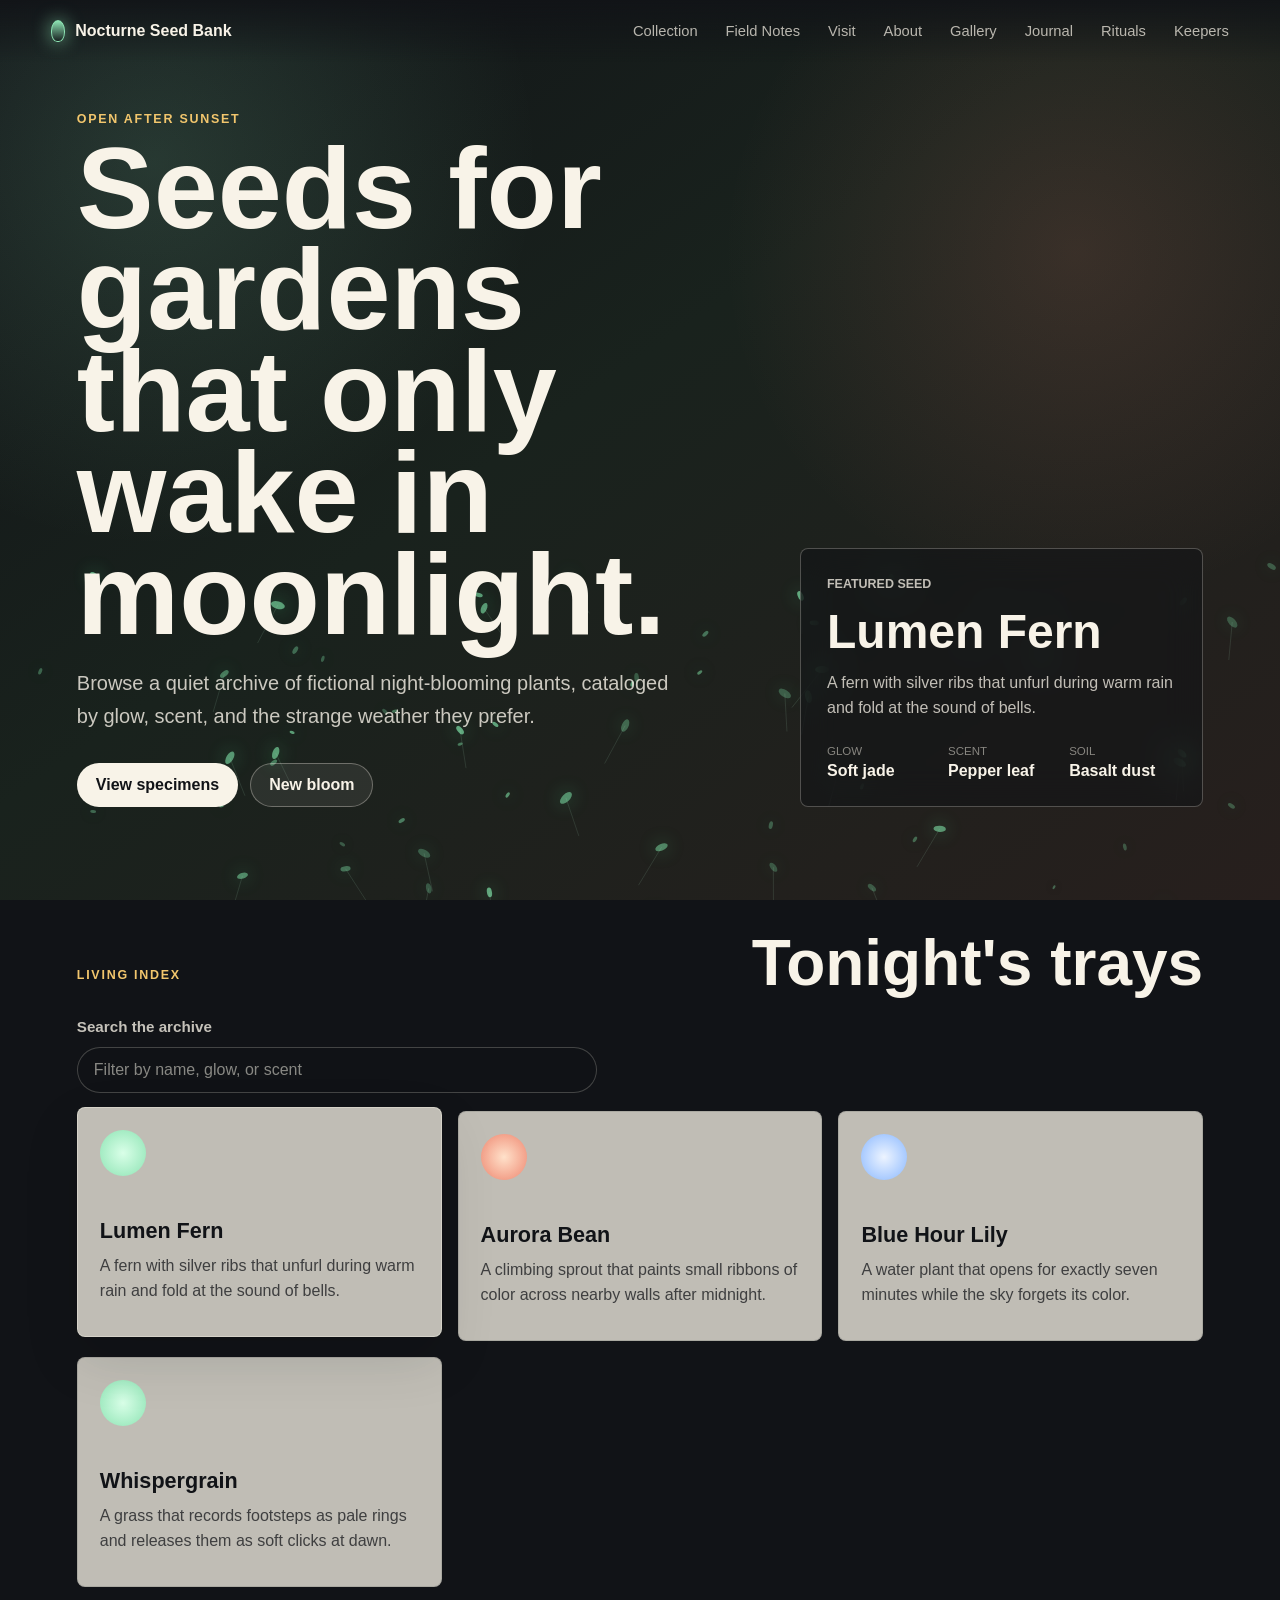
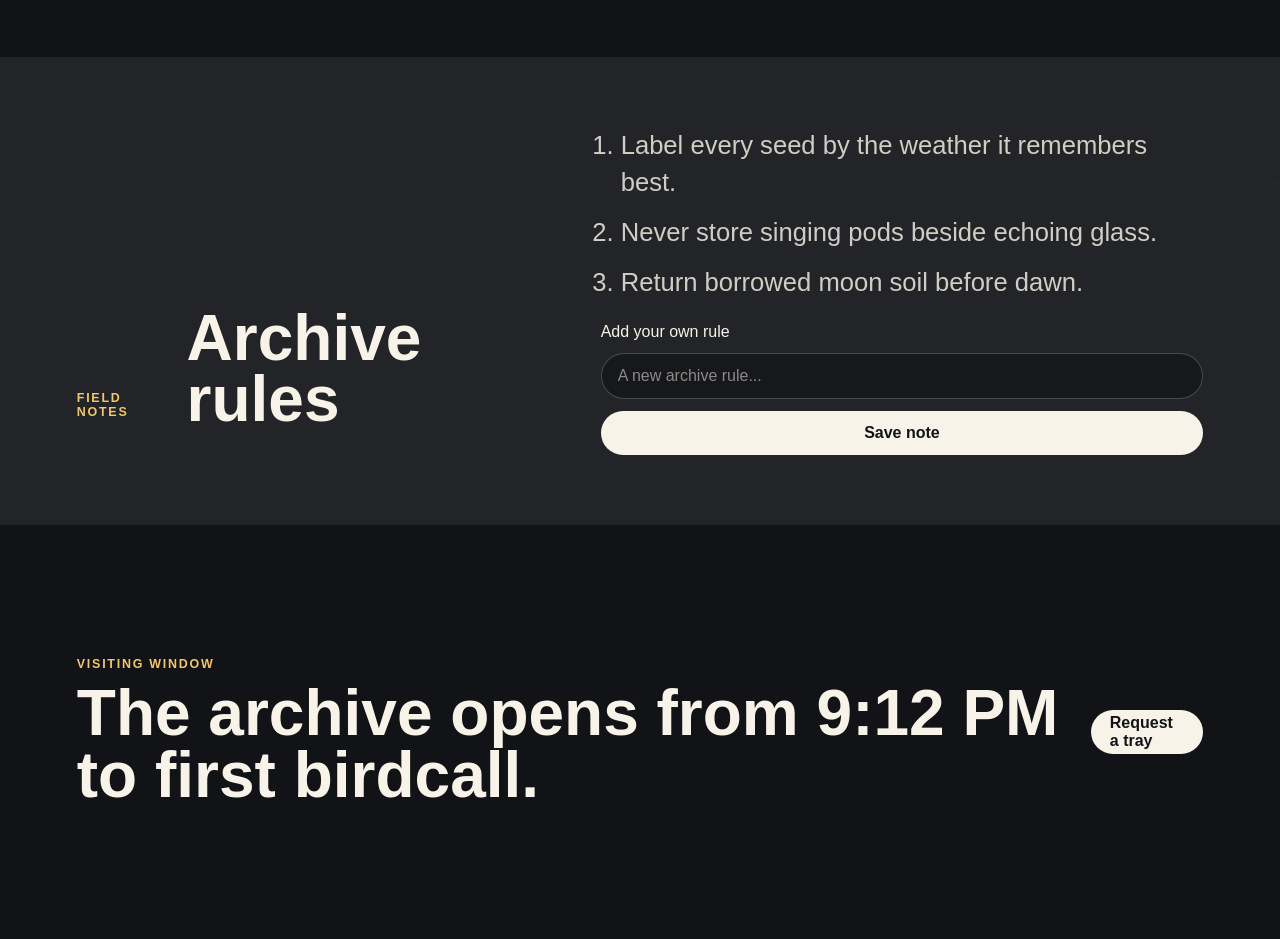
==== index.html @ 16e4c2e8 "second commit" ====
<!DOCTYPE html>
<html lang="en">
<head>
  <meta charset="UTF-8">
  <meta name="viewport" content="width=device-width, initial-scale=1.0">
  <title>Nocturne Seed Bank</title>
  <link rel="stylesheet" href="styles.css">
</head>
<body>
  <canvas id="seed-canvas" aria-hidden="true"></canvas>

  <header class="site-header">
    <a class="brand" href="#" aria-label="Nocturne Seed Bank home">
      <span class="brand-mark"></span>
      Nocturne Seed Bank
    </a>
    <nav aria-label="Primary navigation">
      <a href="#collection">Collection</a>
      <a href="#field-notes">Field Notes</a>
      <a href="#visit">Visit</a>
      <a href="about.html">About</a>
      <a href="gallery.html">Gallery</a>
      <a href="journal.html">Journal</a>
      <a href="rituals.html">Rituals</a>
      <a href="keepers.html">Keepers</a>
    </nav>
  </header>

  <main>
    <section class="hero" aria-labelledby="hero-title">
      <div class="hero-copy">
        <p class="eyebrow">Open after sunset</p>
        <h1 id="hero-title">Seeds for gardens that only wake in moonlight.</h1>
        <p class="lede">
          Browse a quiet archive of fictional night-blooming plants, cataloged by glow,
          scent, and the strange weather they prefer.
        </p>
        <div class="hero-actions">
          <a class="button primary" href="#collection">View specimens</a>
          <button class="button ghost" id="shuffle-button" type="button">New bloom</button>
        </div>
      </div>

      <aside class="specimen-panel" aria-label="Featured specimen">
        <p class="panel-label">Featured seed</p>
        <h2 id="featured-name">Lumen Fern</h2>
        <p id="featured-description">
          A fern with silver ribs that unfurl during warm rain and fold at the sound of bells.
        </p>
        <dl>
          <div>
            <dt>Glow</dt>
            <dd id="featured-glow">Soft jade</dd>
          </div>
          <div>
            <dt>Scent</dt>
            <dd id="featured-scent">Pepper leaf</dd>
          </div>
          <div>
            <dt>Soil</dt>
            <dd id="featured-soil">Basalt dust</dd>
          </div>
        </dl>
      </aside>
    </section>

    <section class="collection" id="collection" aria-labelledby="collection-title">
      <div class="section-heading">
        <p class="eyebrow">Living index</p>
        <h2 id="collection-title">Tonight's trays</h2>
      </div>
      <div class="collection-tools">
        <label for="search-input">Search the archive</label>
        <input id="search-input" class="search-input" type="search" placeholder="Filter by name, glow, or scent">
        <p class="no-results" id="no-results" hidden>No matching specimens found.</p>
      </div>
      <div class="seed-grid" id="seed-grid"></div>
    </section>

    <section class="notes" id="field-notes" aria-labelledby="notes-title">
      <div class="section-heading">
        <p class="eyebrow">Field notes</p>
        <h2 id="notes-title">Archive rules</h2>
      </div>
      <div class="notes-content">
        <ol id="notes-list">
          <li>Label every seed by the weather it remembers best.</li>
          <li>Never store singing pods beside echoing glass.</li>
          <li>Return borrowed moon soil before dawn.</li>
        </ol>
        <form id="notes-form" class="notes-form">
          <label for="note-input">Add your own rule</label>
          <div class="notes-form-row">
            <input id="note-input" type="text" placeholder="A new archive rule..." required>
            <button class="button primary" type="submit">Save note</button>
          </div>
        </form>
      </div>
    </section>

    <section class="visit" id="visit" aria-labelledby="visit-title">
      <div>
        <p class="eyebrow">Visiting window</p>
        <h2 id="visit-title">The archive opens from 9:12 PM to first birdcall.</h2>
      </div>
      <a class="button primary" href="visit_page.html">Request a tray</a>
    </section>
  </main>

  <script src="script.js"></script>
</body>
</html>
---- styles.css ----
:root {
  --ink: #111317;
  --paper: #f8f3e8;
  --mist: rgba(248, 243, 232, 0.76);
  --line: rgba(248, 243, 232, 0.26);
  --green: #8de3b3;
  --gold: #f2c66d;
  --coral: #ee866f;
  --blue: #8ab8ff;
}

* {
  box-sizing: border-box;
}

html {
  scroll-behavior: smooth;
}

body {
  min-height: 100vh;
  margin: 0;
  font-family: Arial, Helvetica, sans-serif;
  background: #111317;
  color: var(--paper);
}

body::before {
  position: fixed;
  inset: 0;
  z-index: -2;
  content: "";
  background:
    radial-gradient(circle at 12% 18%, rgba(141, 227, 179, 0.16), transparent 24rem),
    radial-gradient(circle at 84% 28%, rgba(238, 134, 111, 0.14), transparent 22rem),
    linear-gradient(145deg, #111317 0%, #19221d 45%, #271f1d 100%);
}

a {
  color: inherit;
  text-decoration: none;
}

#seed-canvas {
  position: fixed;
  inset: 0;
  z-index: -1;
  width: 100%;
  height: 100%;
}

.site-header {
  position: fixed;
  top: 0;
  left: 0;
  right: 0;
  z-index: 5;
  display: flex;
  align-items: center;
  justify-content: space-between;
  gap: 24px;
  padding: 20px clamp(18px, 4vw, 56px);
  background: linear-gradient(to bottom, rgba(17, 19, 23, 0.88), rgba(17, 19, 23, 0));
}

.brand,
nav {
  display: flex;
  align-items: center;
}

.brand {
  gap: 10px;
  font-weight: 700;
}

.brand-mark {
  width: 14px;
  height: 22px;
  border: 1px solid var(--green);
  border-radius: 50% 50% 44% 44%;
  background: linear-gradient(var(--green), transparent);
  box-shadow: 0 0 18px rgba(141, 227, 179, 0.72);
}

nav {
  gap: clamp(12px, 3vw, 28px);
  color: rgba(248, 243, 232, 0.72);
  font-size: 0.92rem;
}

nav a:hover {
  color: var(--paper);
}

main {
  position: relative;
  z-index: 1;
}

.hero {
  display: grid;
  grid-template-columns: minmax(0, 1.1fr) minmax(280px, 0.7fr);
  align-items: end;
  gap: clamp(32px, 7vw, 96px);
  min-height: 92vh;
  padding: 112px clamp(18px, 6vw, 84px) 56px;
}

.hero-copy {
  max-width: 760px;
}

.eyebrow {
  margin: 0 0 12px;
  color: var(--gold);
  font-size: 0.78rem;
  font-weight: 700;
  letter-spacing: 0.14em;
  text-transform: uppercase;
}

h1,
h2,
h3,
p {
  margin-top: 0;
}

h1 {
  max-width: 920px;
  margin-bottom: 22px;
  font-size: clamp(3.3rem, 9vw, 8.7rem);
  line-height: 0.88;
}

.lede {
  max-width: 600px;
  color: rgba(248, 243, 232, 0.8);
  font-size: clamp(1rem, 2vw, 1.25rem);
  line-height: 1.65;
}

.hero-actions {
  display: flex;
  flex-wrap: wrap;
  gap: 12px;
  margin-top: 30px;
}

.button {
  display: inline-flex;
  align-items: center;
  justify-content: center;
  min-height: 44px;
  padding: 0 18px;
  border: 1px solid rgba(248, 243, 232, 0.32);
  border-radius: 999px;
  color: var(--paper);
  font: inherit;
  font-weight: 700;
  cursor: pointer;
}

.button.primary {
  border-color: transparent;
  background: var(--paper);
  color: var(--ink);
}

.button.ghost {
  background: rgba(248, 243, 232, 0.08);
}

.button:hover {
  transform: translateY(-1px);
}

.specimen-panel {
  padding: 26px;
  border: 1px solid var(--line);
  border-radius: 8px;
  background: rgba(17, 19, 23, 0.56);
  backdrop-filter: blur(18px);
}

.panel-label {
  margin-bottom: 10px;
  color: var(--green);
  font-size: 0.78rem;
  font-weight: 700;
  text-transform: uppercase;
}

.specimen-panel h2 {
  margin-bottom: 12px;
  font-size: clamp(1.8rem, 4vw, 3rem);
}

.specimen-panel p {
  color: rgba(248, 243, 232, 0.76);
  line-height: 1.55;
}

dl {
  display: grid;
  grid-template-columns: repeat(3, 1fr);
  gap: 14px;
  margin: 24px 0 0;
}

dt {
  color: rgba(248, 243, 232, 0.5);
  font-size: 0.72rem;
  text-transform: uppercase;
}

dd {
  margin: 5px 0 0;
  font-weight: 700;
}

.collection,
.notes,
.visit {
  padding: 70px clamp(18px, 6vw, 84px);
}

.section-heading {
  display: flex;
  align-items: end;
  justify-content: space-between;
  gap: 24px;
  margin-bottom: 24px;
}

.section-heading h2,
.visit h2 {
  margin-bottom: 0;
  font-size: clamp(2rem, 5vw, 4.4rem);
  line-height: 0.96;
}

.seed-grid {
  display: grid;
  grid-template-columns: repeat(3, minmax(0, 1fr));
  gap: 16px;
}

  .collection-tools {
    display: grid;
    gap: 12px;
    margin-bottom: 18px;
    max-width: 520px;
  }

  .collection-tools label {
    font-size: 0.95rem;
    color: rgba(248, 243, 232, 0.78);
    font-weight: 700;
  }

  .search-input,
  .notes-form-row input {
    width: 100%;
    min-height: 46px;
    padding: 0 16px;
    border: 1px solid rgba(248, 243, 232, 0.22);
    border-radius: 999px;
    background: rgba(17, 19, 23, 0.64);
    color: var(--paper);
    font: inherit;
  }

  .search-input::placeholder,
  .notes-form-row input::placeholder {
    color: rgba(248, 243, 232, 0.52);
  }

  .no-results {
    color: rgba(248, 243, 232, 0.68);
    font-style: italic;
  }

  .seed-card {
    min-height: 230px;
    padding: 22px;
    border: 1px solid rgba(17, 19, 23, 0.12);
    border-radius: 8px;
    background: var(--mist);
    color: var(--ink);
    transition: transform 0.24s ease, box-shadow 0.24s ease, border-color 0.24s ease;
  }

  .seed-card:hover,
  .seed-card--active {
    transform: translateY(-4px);
    box-shadow: 0 22px 56px rgba(0, 0, 0, 0.12);
    border-color: rgba(248, 243, 232, 0.38);
  }

  .seed-card h3 {
    margin-bottom: 10px;
    font-size: 1.35rem;
  }

  .seed-card p {
    margin-bottom: 0;
    color: rgba(17, 19, 23, 0.74);
    line-height: 1.55;
  }

  .seed-swatch {
    display: block;
    width: 46px;
    height: 46px;
    margin-bottom: 42px;
    border-radius: 50%;
  }

  .seed-swatch--0 {
    background: radial-gradient(circle, #d9ffe8, var(--green));
  }

  .seed-swatch--1 {
    background: radial-gradient(circle, #ffe1ca, var(--coral));
  }

  .seed-swatch--2 {
    background: radial-gradient(circle, #edf4ff, var(--blue));
  }

  .notes-content {
    display: grid;
    gap: 22px;
  }

  .notes-form {
    display: grid;
    gap: 12px;
  }

  .notes-form-row {
    display: flex;
    gap: 12px;
    flex-wrap: wrap;
  }

  .notes-form-row button {
    flex: 1 1 auto;
    min-width: 160px;
  }

  .notes ol {
    display: grid;
    gap: 14px;
    margin: 0;
    padding-left: 1.25rem;
    color: rgba(248, 243, 232, 0.82);
    font-size: clamp(1.1rem, 2vw, 1.6rem);
    line-height: 1.42;
  }

.notes {
  display: grid;
  grid-template-columns: 0.75fr 1fr;
  gap: clamp(28px, 6vw, 72px);
  background: rgba(248, 243, 232, 0.08);
}

.notes ol {
  display: grid;
  gap: 14px;
  margin: 0;
  padding-left: 1.25rem;
  color: rgba(248, 243, 232, 0.82);
  font-size: clamp(1.1rem, 2vw, 1.6rem);
  line-height: 1.42;
}

.visit {
  display: flex;
  align-items: center;
  justify-content: space-between;
  gap: 28px;
  min-height: 46vh;
}

.visit-page {
  min-height: 100vh;
  display: grid;
  place-items: center;
  padding: 80px 18px;
  background: linear-gradient(180deg, rgba(17, 19, 23, 1) 0%, rgba(22, 28, 24, 0.94) 100%);
}

.about-page {
  min-height: 100vh;
  display: grid;
  place-items: center;
  padding: 80px 18px;
  background: linear-gradient(180deg, rgba(17, 19, 23, 1) 0%, rgba(9, 13, 13, 0.98) 100%);
}

.about-panel {
  width: min(760px, 100%);
  padding: 38px;
  border: 1px solid rgba(248, 243, 232, 0.12);
  border-radius: 18px;
  background: rgba(17, 19, 23, 0.92);
  backdrop-filter: blur(18px);
  display: grid;
  gap: 24px;
}

.about-panel h1 {
  margin-bottom: 0;
  font-size: clamp(2.8rem, 6vw, 4.2rem);
}

.about-grid {
  display: grid;
  gap: 18px;
}

.about-grid article {
  padding: 22px;
  border: 1px solid rgba(248, 243, 232, 0.12);
  border-radius: 18px;
  background: rgba(248, 243, 232, 0.04);
}

.about-grid h2 {
  margin: 0 0 8px;
  font-size: 1.4rem;
}

.about-grid p {
  margin: 0;
  color: rgba(248, 243, 232, 0.76);
  line-height: 1.65;
}

.gallery-page {
  min-height: 100vh;
  display: grid;
  place-items: center;
  padding: 80px 18px;
  background: linear-gradient(180deg, rgba(17, 19, 23, 1) 0%, rgba(10, 15, 18, 0.98) 100%);
}

.gallery-panel {
  width: min(860px, 100%);
  padding: 38px;
  border: 1px solid rgba(248, 243, 232, 0.12);
  border-radius: 18px;
  background: rgba(17, 19, 23, 0.92);
  backdrop-filter: blur(18px);
  display: grid;
  gap: 24px;
}

.gallery-grid {
  display: grid;
  grid-template-columns: repeat(3, minmax(0, 1fr));
  gap: 18px;
}

.gallery-card {
  padding: 24px;
  border-radius: 18px;
  color: var(--ink);
  min-height: 200px;
  display: grid;
  gap: 14px;
  border: 1px solid rgba(248, 243, 232, 0.1);
  background: rgba(248, 243, 232, 0.05);
}

.gallery-card h2 {
  margin: 0;
  font-size: 1.45rem;
}

.gallery-card p {
  margin: 0;
  color: rgba(17, 19, 23, 0.76);
  line-height: 1.6;
}

.gallery-card--mint {
  background: linear-gradient(180deg, rgba(141, 227, 179, 0.18), rgba(255, 255, 255, 0.05));
}

.gallery-card--coral {
  background: linear-gradient(180deg, rgba(238, 134, 111, 0.18), rgba(255, 255, 255, 0.05));
}

.gallery-card--blue {
  background: linear-gradient(180deg, rgba(138, 184, 255, 0.16), rgba(255, 255, 255, 0.05));
}

.gallery-card--gold {
  background: linear-gradient(180deg, rgba(242, 198, 109, 0.18), rgba(255, 255, 255, 0.05));
}

.gallery-card--rose {
  background: linear-gradient(180deg, rgba(245, 171, 184, 0.18), rgba(255, 255, 255, 0.05));
}

.gallery-card--blue-dark {
  background: linear-gradient(180deg, rgba(119, 148, 214, 0.18), rgba(255, 255, 255, 0.05));
}

.journal-page {
  min-height: 100vh;
  display: grid;
  place-items: center;
  padding: 80px 18px;
  background: linear-gradient(180deg, rgba(17, 19, 23, 1) 0%, rgba(9, 13, 13, 0.98) 100%);
}

.journal-panel {
  width: min(760px, 100%);
  padding: 38px;
  border: 1px solid rgba(248, 243, 232, 0.12);
  border-radius: 18px;
  background: rgba(17, 19, 23, 0.92);
  backdrop-filter: blur(18px);
  display: grid;
  gap: 24px;
}

.journal-grid {
  display: grid;
  gap: 18px;
  grid-template-columns: 1fr;
}

.journal-grid article {
  padding: 24px;
  border-radius: 18px;
  background: rgba(248, 243, 232, 0.05);
  border: 1px solid rgba(248, 243, 232, 0.1);
  display: grid;
  gap: 14px;
}

.journal-grid time {
  display: block;
  color: rgba(248, 243, 232, 0.62);
  letter-spacing: 0.12em;
  text-transform: uppercase;
  font-size: 0.87rem;
}

.rituals-page,
.keepers-page {
  min-height: 100vh;
  display: grid;
  place-items: center;
  padding: 80px 18px;
  background: linear-gradient(180deg, rgba(17, 19, 23, 1) 0%, rgba(9, 13, 13, 0.98) 100%);
}

.rituals-panel,
.keepers-panel {
  width: min(760px, 100%);
  padding: 38px;
  border: 1px solid rgba(248, 243, 232, 0.12);
  border-radius: 18px;
  background: rgba(17, 19, 23, 0.92);
  backdrop-filter: blur(18px);
  display: grid;
  gap: 24px;
}

.rituals-list,
.keepers-grid {
  display: grid;
  gap: 18px;
  grid-template-columns: repeat(3, minmax(0, 1fr));
}

.rituals-list article,
.keepers-grid article {
  padding: 24px;
  border-radius: 18px;
  background: rgba(248, 243, 232, 0.05);
  border: 1px solid rgba(248, 243, 232, 0.1);
  display: grid;
  gap: 14px;
}

.rituals-list article h2,
.keepers-grid article h2 {
  margin: 0;
  font-size: 1.45rem;
}

.rituals-list article p,
.keepers-grid article p {
  margin: 0;
  color: rgba(17, 19, 23, 0.76);
  line-height: 1.6;
}

@media (max-width: 820px) {
  .gallery-grid,
  .journal-grid,
  .rituals-list,
  .keepers-grid {
    grid-template-columns: 1fr;
  }

  .journal-page,
  .gallery-page,
  .about-page,
  .visit-page {
    padding: 40px 18px;
  }

  .journal-panel,
  .gallery-panel,
  .about-panel,
  .visit-panel {
    width: 100%;
    padding: 28px;
  }

  .visit-panel {
    width: min(740px, 100%);
    padding: 38px;
    border: 1px solid rgba(248, 243, 232, 0.12);
    border-radius: 18px;
    background: rgba(17, 19, 23, 0.88);
    backdrop-filter: blur(24px);
  }

  .request-form {
    display: grid;
    gap: 16px;
    margin-top: 24px;
  }

  .request-form label {
    color: rgba(248, 243, 232, 0.82);
    font-weight: 700;
  }

  .request-form input,
  .request-form textarea {
    width: 100%;
    padding: 16px 18px;
    border: 1px solid rgba(248, 243, 232, 0.16);
    border-radius: 14px;
    background: rgba(248, 243, 232, 0.04);
    color: var(--paper);
    font: inherit;
  }

  .request-form textarea {
    resize: vertical;
    min-height: 140px;
  }

  .note {
    margin-top: 18px;
    color: rgba(248, 243, 232, 0.68);
    font-size: 0.95rem;
  }
}

@media (max-width: 820px) {
  .site-header {
    position: absolute;
    align-items: flex-start;
  }

  nav {
    display: none;
  }

  .hero,
  .notes,
  .visit {
    grid-template-columns: 1fr;
  }

  .hero {
    min-height: auto;
    padding-top: 112px;
  }

  .seed-grid {
    grid-template-columns: 1fr;
  }

  .visit {
    align-items: flex-start;
    flex-direction: column;
  }

  dl {
    grid-template-columns: 1fr;
  }
}
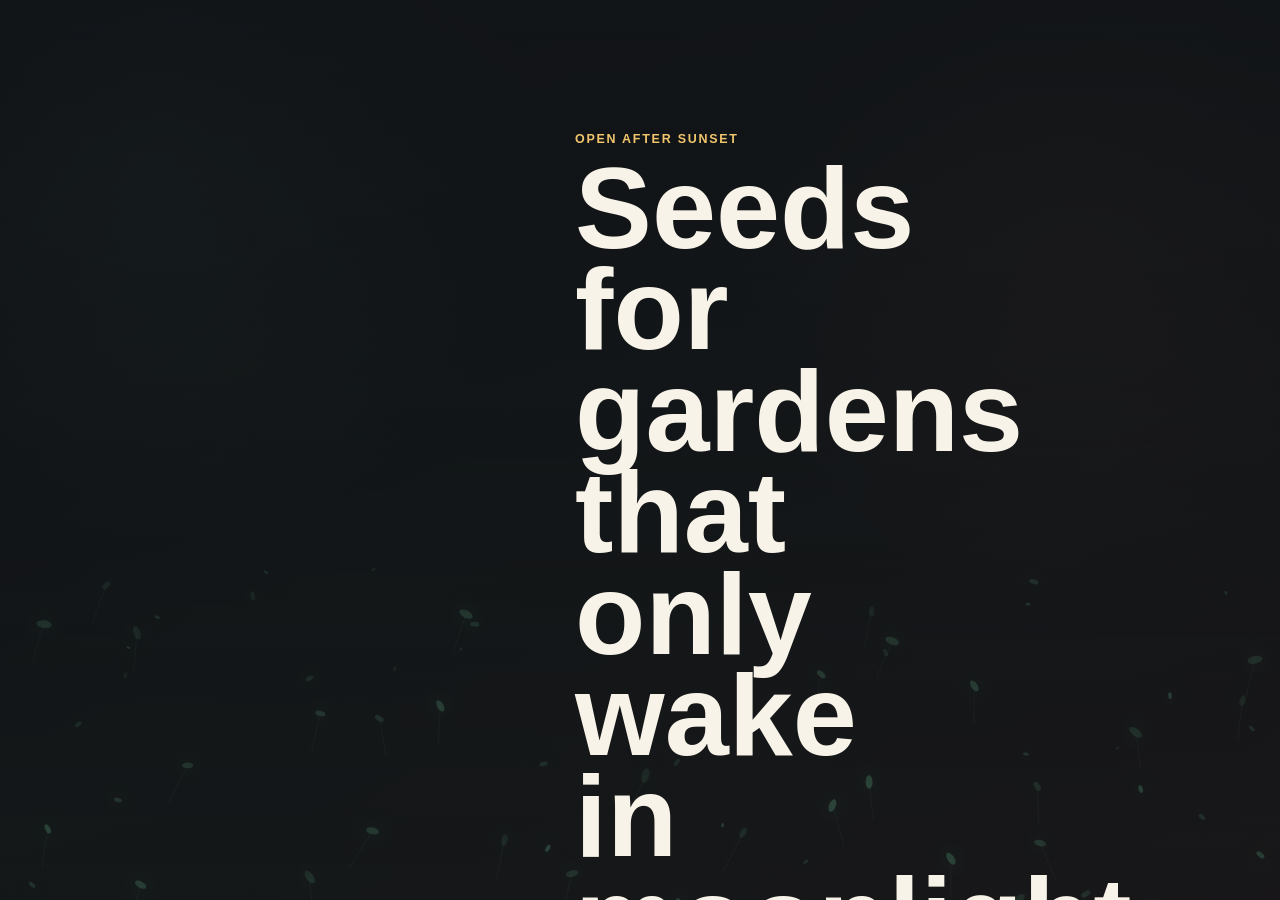
==== commit 5bd06f46: "second commit" ====
--- a/index.html
+++ b/index.html
@@ -18,13 +18,9 @@
       <a href="#collection">Collection</a>
       <a href="#field-notes">Field Notes</a>
       <a href="#visit">Visit</a>
-      <a href="about.html">About</a>
-      <a href="gallery.html">Gallery</a>
-      <a href="journal.html">Journal</a>
-      <a href="rituals.html">Rituals</a>
-      <a href="keepers.html">Keepers</a>
+      <a href="gallery.html">Shop</a>
+      <a href="cart.html">Cart</a>
     </nav>
-  </header>
 
   <main>
     <section class="hero" aria-labelledby="hero-title">
--- a/styles.css
+++ b/styles.css
@@ -605,12 +605,345 @@
   line-height: 1.6;
 }
 
+/* Ecommerce Styles */
+.shop-page,
+.cart-page,
+.checkout-page,
+.confirmation-page {
+  min-height: 100vh;
+  display: grid;
+  place-items: center;
+  padding: 80px 18px;
+  background: linear-gradient(180deg, rgba(17, 19, 23, 1) 0%, rgba(10, 12, 15, 0.98) 100%);
+}
+
+.shop-panel,
+.cart-panel,
+.checkout-panel,
+.confirmation-panel {
+  width: min(960px, 100%);
+  padding: 38px;
+  border: 1px solid rgba(248, 243, 232, 0.12);
+  border-radius: 18px;
+  background: rgba(17, 19, 23, 0.92);
+  backdrop-filter: blur(18px);
+  display: grid;
+  gap: 24px;
+}
+
+.products-grid {
+  display: grid;
+  grid-template-columns: repeat(3, minmax(0, 1fr));
+  gap: 18px;
+}
+
+.product-card {
+  padding: 24px;
+  border-radius: 18px;
+  color: var(--ink);
+  min-height: 280px;
+  display: grid;
+  gap: 14px;
+  border: 1px solid rgba(248, 243, 232, 0.1);
+  background: rgba(248, 243, 232, 0.05);
+  position: relative;
+}
+
+.product-card h2 {
+  margin: 0;
+  font-size: 1.35rem;
+}
+
+.product-card p {
+  margin: 0;
+  color: rgba(17, 19, 23, 0.76);
+  line-height: 1.5;
+}
+
+.product-card dl {
+  display: grid;
+  grid-template-columns: 1fr;
+  gap: 8px;
+  margin: 0;
+}
+
+.product-card dt {
+  color: rgba(17, 19, 23, 0.62);
+  font-size: 0.75rem;
+  text-transform: uppercase;
+  margin: 0;
+}
+
+.product-card dd {
+  margin: 0 0 10px;
+  font-weight: 600;
+  color: rgba(17, 19, 23, 0.84);
+}
+
+.product-footer {
+  display: flex;
+  justify-content: space-between;
+  align-items: center;
+  gap: 12px;
+  margin-top: auto;
+  padding-top: 14px;
+  border-top: 1px solid rgba(17, 19, 23, 0.1);
+}
+
+.product-price {
+  font-size: 1.25rem;
+  font-weight: 700;
+  color: rgba(17, 19, 23, 0.92);
+}
+
+.product-card--0 {
+  background: linear-gradient(180deg, rgba(141, 227, 179, 0.12), rgba(255, 255, 255, 0.04));
+}
+
+.product-card--1 {
+  background: linear-gradient(180deg, rgba(238, 134, 111, 0.12), rgba(255, 255, 255, 0.04));
+}
+
+.product-card--2 {
+  background: linear-gradient(180deg, rgba(138, 184, 255, 0.12), rgba(255, 255, 255, 0.04));
+}
+
+/* Cart Page */
+.cart-content {
+  display: grid;
+  gap: 24px;
+}
+
+.cart-items {
+  display: grid;
+  gap: 16px;
+}
+
+.cart-item {
+  padding: 18px;
+  border: 1px solid rgba(248, 243, 232, 0.1);
+  border-radius: 14px;
+  background: rgba(248, 243, 232, 0.04);
+  display: grid;
+  grid-template-columns: 1fr auto auto;
+  gap: 20px;
+  align-items: center;
+}
+
+.cart-item-info h2 {
+  margin: 0 0 6px;
+  font-size: 1.1rem;
+}
+
+.cart-item-info p {
+  margin: 0;
+  color: rgba(248, 243, 232, 0.72);
+}
+
+.cart-item-controls {
+  display: flex;
+  gap: 12px;
+  align-items: center;
+}
+
+.cart-item-controls label {
+  color: rgba(248, 243, 232, 0.72);
+  font-size: 0.9rem;
+}
+
+.cart-item-controls input {
+  width: 60px;
+  padding: 8px;
+  border: 1px solid rgba(248, 243, 232, 0.2);
+  border-radius: 6px;
+  background: rgba(17, 19, 23, 0.64);
+  color: var(--paper);
+}
+
+.cart-item-total {
+  font-size: 1.2rem;
+  font-weight: 700;
+  color: var(--paper);
+  text-align: right;
+  min-width: 100px;
+}
+
+.cart-summary {
+  border: 1px solid rgba(248, 243, 232, 0.1);
+  border-radius: 14px;
+  padding: 20px;
+  background: rgba(248, 243, 232, 0.04);
+}
+
+.summary-row {
+  display: flex;
+  justify-content: space-between;
+  margin-bottom: 12px;
+  color: rgba(248, 243, 232, 0.82);
+}
+
+.summary-total {
+  border-top: 1px solid rgba(248, 243, 232, 0.1);
+  padding-top: 12px;
+  margin-top: 12px;
+  font-size: 1.15rem;
+  font-weight: 700;
+  color: var(--paper);
+}
+
+.cart-empty {
+  padding: 40px;
+  text-align: center;
+  color: rgba(248, 243, 232, 0.72);
+}
+
+.cart-empty a {
+  color: var(--green);
+  text-decoration: underline;
+}
+
+.cart-actions {
+  display: flex;
+  gap: 12px;
+  flex-wrap: wrap;
+}
+
+/* Checkout Page */
+.checkout-form {
+  display: grid;
+  gap: 24px;
+}
+
+fieldset {
+  border: 1px solid rgba(248, 243, 232, 0.1);
+  border-radius: 14px;
+  padding: 20px;
+  background: rgba(248, 243, 232, 0.04);
+}
+
+legend {
+  padding: 0 8px;
+  font-size: 1.05rem;
+  font-weight: 700;
+  color: var(--paper);
+}
+
+fieldset label {
+  display: block;
+  margin-bottom: 12px;
+  color: rgba(248, 243, 232, 0.82);
+  font-weight: 600;
+}
+
+fieldset input[type="text"],
+fieldset input[type="email"] {
+  width: 100%;
+  padding: 12px 16px;
+  border: 1px solid rgba(248, 243, 232, 0.15);
+  border-radius: 8px;
+  background: rgba(17, 19, 23, 0.64);
+  color: var(--paper);
+  margin-bottom: 14px;
+}
+
+fieldset input[type="radio"] {
+  margin-right: 8px;
+}
+
+.order-total {
+  padding: 18px;
+  border: 1px solid rgba(248, 243, 232, 0.1);
+  border-radius: 14px;
+  background: rgba(248, 243, 232, 0.04);
+  font-size: 1.1rem;
+  color: var(--paper);
+  text-align: center;
+}
+
+/* Order Confirmation */
+.confirmation-content {
+  display: grid;
+  gap: 20px;
+}
+
+.order-details {
+  display: grid;
+  gap: 18px;
+}
+
+.detail-section {
+  padding: 18px;
+  border: 1px solid rgba(248, 243, 232, 0.1);
+  border-radius: 14px;
+  background: rgba(248, 243, 232, 0.04);
+}
+
+.detail-section h2 {
+  margin: 0 0 10px;
+  font-size: 0.95rem;
+  color: var(--gold);
+  text-transform: uppercase;
+  letter-spacing: 0.1em;
+}
+
+.detail-section p {
+  margin: 0;
+  color: rgba(248, 243, 232, 0.82);
+  line-height: 1.6;
+}
+
+.order-items {
+  list-style: none;
+  padding: 0;
+  margin: 0;
+  display: grid;
+  gap: 10px;
+}
+
+.order-items li {
+  display: flex;
+  justify-content: space-between;
+  padding: 10px 0;
+  border-bottom: 1px solid rgba(248, 243, 232, 0.08);
+  color: rgba(248, 243, 232, 0.82);
+}
+
+.order-items li:last-child {
+  border-bottom: none;
+}
+
+.item-total {
+  font-weight: 700;
+}
+
+.order-total-section .order-total-amount {
+  font-size: 1.35rem;
+  color: var(--paper);
+}
+
+.confirmation-note {
+  font-size: 0.9rem;
+  color: rgba(248, 243, 232, 0.72);
+  font-style: italic;
+}
+
+.confirmation-actions {
+  display: flex;
+  gap: 12px;
+  flex-wrap: wrap;
+}
+
 @media (max-width: 820px) {
-  .gallery-grid,
-  .journal-grid,
-  .rituals-list,
-  .keepers-grid {
+  .products-grid {
     grid-template-columns: 1fr;
+  }
+
+  .cart-item {
+    grid-template-columns: 1fr;
+  }
+
+  .product-card {
+    min-height: auto;
   }
 
   .journal-page,
